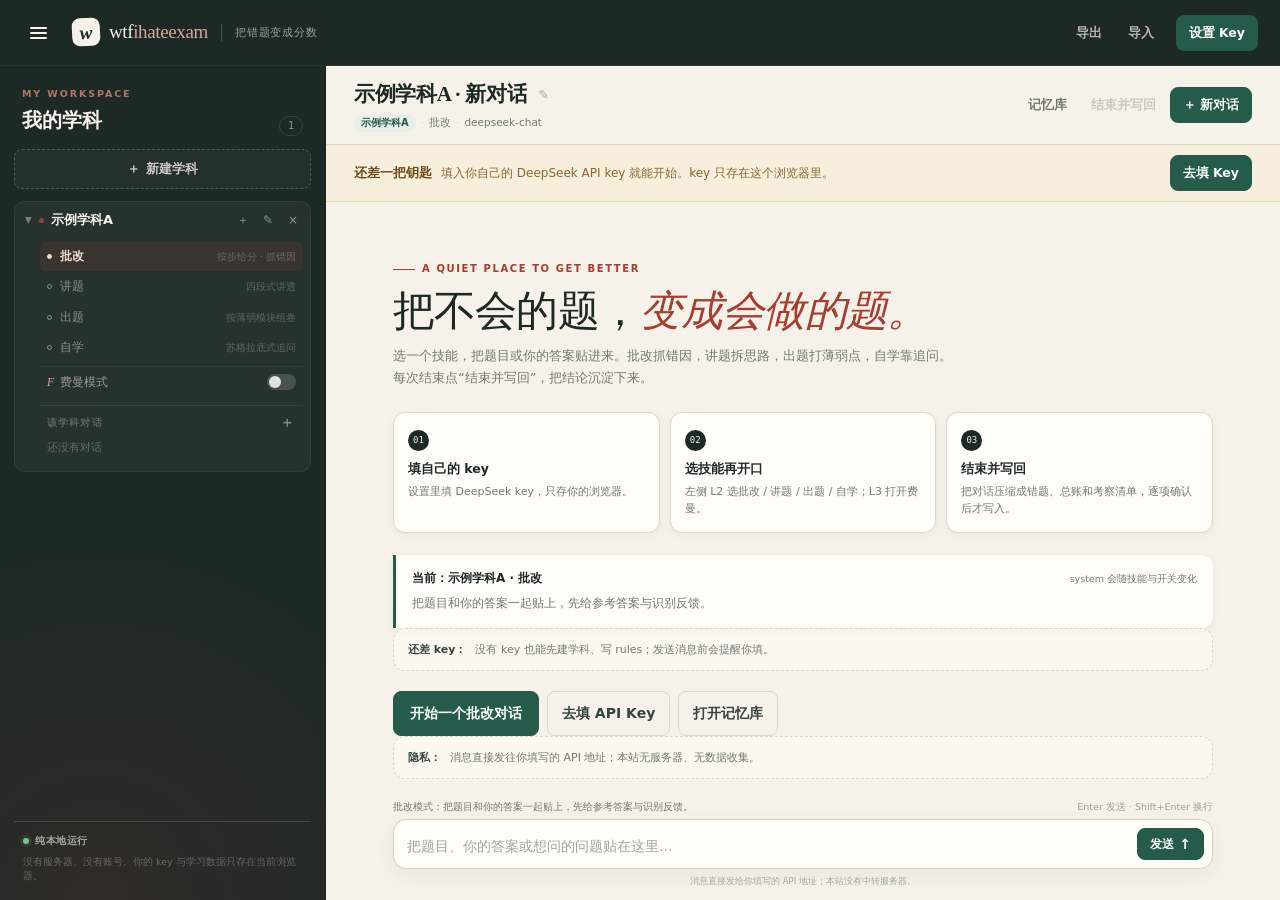
==== index.html @ c78b0d30 "feat: static BYOK study workspace MVP" ====
<!DOCTYPE html>
<html lang="zh-CN">
<head>
  <meta charset="UTF-8">
  <meta name="viewport" content="width=device-width, initial-scale=1.0">
  <meta name="theme-color" content="#1d2925">
  <meta name="description" content="wtfihateexam 学习工作台：用自己的 DeepSeek key，在一个浏览器里完成批改、讲题、出题、自学与错题复盘。">
  <meta name="robots" content="index,follow">
  <title>wtfihateexam · 学习工作台</title>
  <link rel="icon" href="data:image/svg+xml,%3Csvg xmlns='http://www.w3.org/2000/svg' viewBox='0 0 64 64'%3E%3Crect width='64' height='64' rx='14' fill='%231d2925'/%3E%3Cpath d='M14 20h36M14 32h24M14 44h30' stroke='%23f7f3ea' stroke-width='6' stroke-linecap='round'/%3E%3Ccircle cx='48' cy='46' r='9' fill='%23a63d2f'/%3E%3C/svg%3E">
  <link rel="stylesheet" href="style.css">
</head>
<body>
  <div class="app">
    <header class="topbar">
      <button class="icon-btn menu-btn" id="menuBtn" type="button" aria-label="打开学科菜单" aria-expanded="false">
        <span class="menu-lines" aria-hidden="true"></span>
      </button>

      <a class="brand" href="./" aria-label="wtfihateexam 首页">
        <span class="brand-mark" aria-hidden="true">w</span>
        <span class="brand-name">wtf<span>ihateexam</span></span>
        <span class="brand-tag">把错题变成分数</span>
      </a>

      <div class="top-actions">
        <button class="text-btn" id="exportBtn" type="button" title="导出整个工作区为 JSON">导出</button>
        <button class="text-btn" id="importBtn" type="button" title="从 JSON 备份恢复">导入</button>
        <button class="primary-btn small" id="settingsBtn" type="button">设置 Key</button>
      </div>
    </header>

    <div class="shell">
      <aside class="sidebar" id="sidebar" aria-label="学科与技能">
        <div class="sidebar-head">
          <div>
            <span class="eyebrow">MY WORKSPACE</span>
            <strong>我的学科</strong>
          </div>
          <span class="count-pill" id="subjectCount">0</span>
        </div>

        <button class="new-subject-btn" id="newSubjectBtn" type="button">
          <span aria-hidden="true">＋</span> 新建学科
        </button>

        <nav class="subject-tree" id="subjectTree" aria-label="学科三级树"></nav>

        <div class="sidebar-foot">
          <div class="local-badge"><span class="dot"></span> 纯本地运行</div>
          <p>没有服务器、没有账号。你的 key 与学习数据只存在当前浏览器。</p>
        </div>
      </aside>

      <div class="scrim" id="scrim" hidden></div>

      <main class="main">
        <!-- 聊天视图 -->
        <section class="view chat-view" id="chatView" aria-label="对话">
          <header class="chat-header">
            <div class="chat-heading">
              <div class="chat-title-line">
                <h1 id="chatTitle">开始学习</h1>
                <button class="icon-btn tiny" id="renameConvBtn" type="button" title="重命名当前对话" aria-label="重命名当前对话">✎</button>
              </div>
              <div class="chat-meta">
                <span class="subject-badge" id="subjectBadge">未选择学科</span>
                <span class="meta-dot" aria-hidden="true">·</span>
                <span id="skillBadge">批改</span>
                <span class="meta-dot" aria-hidden="true">·</span>
                <span id="modelBadge">deepseek-chat</span>
                <span class="feynman-chip" id="feynmanChip" hidden>费曼模式</span>
              </div>
            </div>
            <div class="chat-actions">
              <button class="text-btn" id="memoryBtn" type="button">记忆库</button>
              <button class="text-btn" id="closeBtn" type="button">结束并写回</button>
              <button class="primary-btn small" id="newChatBtn" type="button">＋ 新对话</button>
            </div>
          </header>

          <div class="no-key-banner" id="noKeyBanner" hidden>
            <div>
              <strong>还差一把钥匙</strong>
              <span>填入你自己的 DeepSeek API key 就能开始。key 只存在这个浏览器里。</span>
            </div>
            <button class="primary-btn small" id="bannerSettingsBtn" type="button">去填 Key</button>
          </div>

          <div class="message-scroller" id="messageScroller">
            <div class="messages" id="messages" aria-live="polite" aria-relevant="additions text"></div>
          </div>

          <footer class="composer-wrap">
            <div class="composer-hint" id="composerHint">
              <span id="composerModeHint">批改模式：贴题目或答题，AI 按步骤批改</span>
              <span class="kbd-hint">Enter 发送 · Shift+Enter 换行</span>
            </div>
            <div class="composer" id="composerBox">
              <textarea id="composer" rows="1" placeholder="把题目、你的答案或想问的问题贴在这里…" aria-label="输入消息"></textarea>
              <div class="composer-actions">
                <button class="stop-btn" id="stopBtn" type="button" hidden>停止</button>
                <button class="send-btn" id="sendBtn" type="button" title="发送" aria-label="发送">
                  <span>发送</span><span aria-hidden="true">↑</span>
                </button>
              </div>
            </div>
            <p class="composer-privacy">消息直接发给你填写的 API 地址；本站没有中转服务器。</p>
          </footer>
        </section>

        <!-- 记忆库视图 -->
        <section class="view memory-view" id="memoryView" aria-label="记忆库" hidden>
          <header class="chat-header memory-header">
            <div class="chat-heading">
              <div class="chat-title-line">
                <h1>记忆库</h1>
                <span class="subject-badge" id="memorySubjectBadge">未选择学科</span>
              </div>
              <div class="chat-meta">
                <span>错题、失分总账与考察清单，是对话之外真正留下来的东西。</span>
              </div>
            </div>
            <div class="chat-actions">
              <button class="text-btn" id="backToChatBtn" type="button">← 回到对话</button>
            </div>
          </header>

          <div class="memory-tabs" role="tablist" aria-label="记忆库分类">
            <button class="memory-tab active" data-tab="questions" role="tab" aria-selected="true" type="button">错题本 <span id="questionTabCount">0</span></button>
            <button class="memory-tab" data-tab="ledger" role="tab" aria-selected="false" type="button">失分总账 <span id="ledgerTabCount">0</span></button>
            <button class="memory-tab" data-tab="queue" role="tab" aria-selected="false" type="button">考察清单 <span id="queueTabCount">0</span></button>
          </div>

          <div class="memory-body" id="memoryBody"></div>
        </section>
      </main>
    </div>
  </div>

  <!-- 设置 -->
  <dialog class="modal" id="settingsDialog" aria-labelledby="settingsTitle">
    <form class="modal-card" id="settingsForm" method="dialog">
      <header class="modal-head">
        <div>
          <span class="eyebrow">BRING YOUR OWN KEY</span>
          <h2 id="settingsTitle">连接你的 DeepSeek</h2>
        </div>
        <button class="icon-btn" type="button" data-close-dialog="settingsDialog" aria-label="关闭">×</button>
      </header>
      <div class="modal-body">
        <div class="field">
          <label for="baseUrlInput">API base_url</label>
          <input id="baseUrlInput" type="url" value="https://api.deepseek.com/v1" autocomplete="off" spellcheck="false">
          <p class="field-hint">默认 <code>https://api.deepseek.com/v1</code>。使用中转服务时可改。</p>
        </div>
        <div class="field">
          <label for="modelInput">模型名</label>
          <input id="modelInput" type="text" value="deepseek-chat" autocomplete="off" spellcheck="false">
          <p class="field-hint">默认 <code>deepseek-chat</code>；如服务商支持其他模型，填对应名称。</p>
        </div>
        <div class="field">
          <label for="apiKeyInput">API key</label>
          <div class="secret-input">
            <input id="apiKeyInput" type="password" placeholder="sk-..." autocomplete="off" spellcheck="false">
            <button class="reveal-btn" id="revealKeyBtn" type="button" aria-label="显示或隐藏 key">显示</button>
          </div>
          <p class="field-hint key-hint"><span class="lock" aria-hidden="true">▣</span> 仅存在你的浏览器 localStorage 中，不会上传到本站、不会写进导出文件。</p>
        </div>
        <label class="check-row">
          <input id="debugInput" type="checkbox">
          <span>调试模式：每次发送时在控制台打印完整 system prompt</span>
        </label>

        <div class="connection-row">
          <button class="ghost-btn" id="testConnectionBtn" type="button">测试连接</button>
          <span class="connection-result" id="connectionResult" role="status"></span>
        </div>
      </div>
      <footer class="modal-foot">
        <button class="ghost-btn" type="button" data-close-dialog="settingsDialog">取消</button>
        <button class="primary-btn" type="submit">保存设置</button>
      </footer>
    </form>
  </dialog>

  <!-- 新建 / 编辑学科 -->
  <dialog class="modal" id="subjectDialog" aria-labelledby="subjectDialogTitle">
    <form class="modal-card" id="subjectForm" method="dialog">
      <header class="modal-head">
        <div>
          <span class="eyebrow">SUBJECT</span>
          <h2 id="subjectDialogTitle">新建学科</h2>
        </div>
        <button class="icon-btn" type="button" data-close-dialog="subjectDialog" aria-label="关闭">×</button>
      </header>
      <div class="modal-body">
        <div class="field">
          <label for="subjectNameInput">学科名</label>
          <input id="subjectNameInput" type="text" maxlength="30" placeholder="例如：示例学科A" required autocomplete="off">
        </div>
        <div class="field">
          <label for="subjectRulesInput">本学科 rules <span class="label-note">会被附加到每次 system prompt 末尾</span></label>
          <textarea id="subjectRulesInput" rows="7" placeholder="例如：计算题按步骤给分；选择题只看最终结果；错因分四类：知识空缺 / 计算粗心 / 书写规范 / 程序缺步。"></textarea>
          <p class="field-hint">留空也可以，之后随时点学科右侧的 ✎ 修改。内容只存本地。</p>
        </div>
      </div>
      <footer class="modal-foot">
        <button class="ghost-btn" type="button" data-close-dialog="subjectDialog">取消</button>
        <button class="primary-btn" type="submit">保存学科</button>
      </footer>
    </form>
  </dialog>

  <!-- 重命名对话 -->
  <dialog class="modal slim" id="renameDialog" aria-labelledby="renameDialogTitle">
    <form class="modal-card" id="renameForm" method="dialog">
      <header class="modal-head">
        <h2 id="renameDialogTitle">重命名对话</h2>
        <button class="icon-btn" type="button" data-close-dialog="renameDialog" aria-label="关闭">×</button>
      </header>
      <div class="modal-body">
        <div class="field">
          <label for="renameInput">对话名称</label>
          <input id="renameInput" type="text" maxlength="60" required autocomplete="off">
        </div>
      </div>
      <footer class="modal-foot">
        <button class="ghost-btn" type="button" data-close-dialog="renameDialog">取消</button>
        <button class="primary-btn" type="submit">保存</button>
      </footer>
    </form>
  </dialog>

  <!-- 手动添加 / 编辑错题 -->
  <dialog class="modal" id="questionDialog" aria-labelledby="questionDialogTitle">
    <form class="modal-card" id="questionForm" method="dialog">
      <header class="modal-head">
        <div>
          <span class="eyebrow">WRONG QUESTION</span>
          <h2 id="questionDialogTitle">添加错题</h2>
        </div>
        <button class="icon-btn" type="button" data-close-dialog="questionDialog" aria-label="关闭">×</button>
      </header>
      <div class="modal-body">
        <div class="form-grid">
          <div class="field">
            <label for="questionNumberInput">题号</label>
            <input id="questionNumberInput" type="text" maxlength="80" placeholder="例如：练习卷 3-2" required autocomplete="off">
          </div>
          <div class="field">
            <label for="questionStatusInput">状态</label>
            <select id="questionStatusInput">
              <option>待复习</option>
              <option>复习中</option>
              <option>已掌握</option>
            </select>
          </div>
        </div>
        <div class="field">
          <label for="questionReasonInput">错因</label>
          <textarea id="questionReasonInput" rows="3" maxlength="500" placeholder="知识空缺 / 计算粗心 / 书写规范 / 程序缺步，具体错在哪"></textarea>
        </div>
        <div class="field">
          <label for="questionStrategyInput">对策</label>
          <textarea id="questionStrategyInput" rows="3" maxlength="500" placeholder="下次遇到同类题，具体怎么做"></textarea>
        </div>
      </div>
      <footer class="modal-foot">
        <button class="ghost-btn" type="button" data-close-dialog="questionDialog">取消</button>
        <button class="primary-btn" type="submit">保存错题</button>
      </footer>
    </form>
  </dialog>

  <!-- 手动添加 / 编辑总账行 -->
  <dialog class="modal" id="ledgerDialog" aria-labelledby="ledgerDialogTitle">
    <form class="modal-card" id="ledgerForm" method="dialog">
      <header class="modal-head">
        <div>
          <span class="eyebrow">LEDGER</span>
          <h2 id="ledgerDialogTitle">添加总账模块</h2>
        </div>
        <button class="icon-btn" type="button" data-close-dialog="ledgerDialog" aria-label="关闭">×</button>
      </header>
      <div class="modal-body">
        <div class="field">
          <label for="ledgerModuleInput">模块</label>
          <input id="ledgerModuleInput" type="text" maxlength="60" placeholder="例如：模块A" required autocomplete="off">
        </div>
        <div class="form-grid">
          <div class="field">
            <label for="ledgerLostInput">失分</label>
            <input id="ledgerLostInput" type="number" min="0" step="0.5" value="0" required>
          </div>
          <div class="field">
            <label for="ledgerTotalInput">满分</label>
            <input id="ledgerTotalInput" type="number" min="0" step="0.5" value="0" required>
          </div>
        </div>
        <div class="field">
          <label for="ledgerNoteInput">备注</label>
          <input id="ledgerNoteInput" type="text" maxlength="200" placeholder="可选：主要丢分点">
        </div>
      </div>
      <footer class="modal-foot">
        <button class="ghost-btn" type="button" data-close-dialog="ledgerDialog">取消</button>
        <button class="primary-btn" type="submit">保存</button>
      </footer>
    </form>
  </dialog>

  <!-- 通用确认框 -->
  <dialog class="modal slim" id="confirmDialog" aria-labelledby="confirmTitle">
    <div class="modal-card">
      <header class="modal-head">
        <h2 id="confirmTitle">确认操作</h2>
      </header>
      <div class="modal-body">
        <p class="confirm-text" id="confirmText"></p>
      </div>
      <footer class="modal-foot">
        <button class="ghost-btn" id="confirmCancelBtn" type="button">取消</button>
        <button class="danger-btn" id="confirmOkBtn" type="button">确认</button>
      </footer>
    </div>
  </dialog>

  <!-- 关账确认 -->
  <dialog class="modal wide" id="reviewDialog" aria-labelledby="reviewTitle">
    <div class="modal-card">
      <header class="modal-head">
        <div>
          <span class="eyebrow">CLOSE THE LOOP</span>
          <h2 id="reviewTitle">把这次对话写回记忆</h2>
        </div>
        <button class="icon-btn" type="button" data-close-dialog="reviewDialog" aria-label="关闭">×</button>
      </header>
      <div class="modal-body">
        <p class="review-lead">AI 把这次对话压缩成了下面这些提案。只勾选你认可的条目，确认后才会写入错题本、失分总账与考察清单。</p>
        <div id="reviewContent" class="review-content"></div>
        <p class="review-warning" id="reviewWarning" hidden>没有可写回的条目。你仍然可以只保存这次对话。</p>
      </div>
      <footer class="modal-foot">
        <button class="ghost-btn" id="reviewCancelBtn" type="button">取消，仅保存对话</button>
        <button class="primary-btn" id="reviewConfirmBtn" type="button">确认写入</button>
      </footer>
    </div>
  </dialog>

  <!-- 收录 AI 输出中的结构化错题 -->
  <dialog class="modal slim" id="captureDialog" aria-labelledby="captureTitle">
    <div class="modal-card">
      <header class="modal-head">
        <div>
          <span class="eyebrow">CAPTURE</span>
          <h2 id="captureTitle">收录这道错题？</h2>
        </div>
        <button class="icon-btn" type="button" data-close-dialog="captureDialog" aria-label="关闭">×</button>
      </header>
      <div class="modal-body" id="captureBody"></div>
      <footer class="modal-foot">
        <button class="ghost-btn" type="button" data-close-dialog="captureDialog">不用了</button>
        <button class="primary-btn" id="captureConfirmBtn" type="button">写入错题本</button>
      </footer>
    </div>
  </dialog>

  <input type="file" id="importFile" accept="application/json,.json" hidden>

  <div class="toasts" id="toasts" aria-live="polite" aria-atomic="false"></div>

  <script src="app.js"></script>
</body>
</html>
---- style.css ----
/* ==========================================================================
   wtfihateexam · 学习工作台
   原生 CSS，无构建、无依赖。颜色、圆角、间距都集中在 :root，方便用记事本改。
   ========================================================================== */

:root {
  --paper: #f6f2e9;
  --paper-deep: #eee8dc;
  --card: #fffdf8;
  --ink: #1d2925;
  --ink-soft: #35443e;
  --muted: #6f7a73;
  --muted-light: #98a29c;
  --line: #ded6c8;
  --line-soft: #ebe5da;
  --green: #245b4a;
  --green-dark: #174235;
  --green-wash: #e8efe9;
  --red: #a63d2f;
  --red-wash: #f6e7e3;
  --amber: #9a6a1f;
  --amber-wash: #f7eedb;
  --blue: #3e5f7a;
  --white: #ffffff;
  --sidebar: #1d2925;
  --sidebar-soft: #2a3832;
  --sidebar-line: rgba(246, 242, 233, .13);
  --shadow-sm: 0 2px 8px rgba(29, 41, 37, .05);
  --shadow-md: 0 16px 44px rgba(29, 41, 37, .10);
  --shadow-lg: 0 30px 80px rgba(29, 41, 37, .20);
  --radius-sm: 8px;
  --radius-md: 12px;
  --radius-lg: 18px;
  --sans: "Microsoft YaHei UI", "Microsoft YaHei", "PingFang SC", "Noto Sans SC", "Source Han Sans SC", system-ui, sans-serif;
  --serif: Georgia, "Songti SC", "STSong", "Noto Serif SC", serif;
  --mono: "Cascadia Code", "Cascadia Mono", Consolas, "SFMono-Regular", monospace;
}

* { box-sizing: border-box; }
html, body { height: 100%; }
body {
  margin: 0;
  overflow: hidden;
  color: var(--ink);
  background: var(--paper);
  font-family: var(--sans);
  font-size: 14px;
  line-height: 1.6;
  -webkit-font-smoothing: antialiased;
}
button, input, select, textarea { font: inherit; color: inherit; }
button { cursor: pointer; }
button:disabled { cursor: not-allowed; opacity: .55; }
a { color: var(--green); }
[hidden] { display: none !important; }
::selection { background: rgba(166, 61, 47, .18); }

:focus-visible {
  outline: 3px solid rgba(36, 91, 74, .28);
  outline-offset: 2px;
}

/* ---------- 顶栏 ---------- */
.app { display: flex; flex-direction: column; height: 100dvh; }

.topbar {
  position: relative;
  z-index: 30;
  display: flex;
  align-items: center;
  gap: 18px;
  min-height: 66px;
  padding: 0 22px;
  background: var(--sidebar);
  color: var(--paper);
  border-bottom: 1px solid rgba(255, 255, 255, .06);
}
.brand {
  display: flex;
  align-items: center;
  gap: 9px;
  min-width: 0;
  color: inherit;
  text-decoration: none;
}
.brand-mark {
  display: grid;
  width: 28px;
  height: 28px;
  place-items: center;
  border-radius: 8px;
  color: var(--sidebar);
  background: var(--paper);
  font-family: var(--serif);
  font-size: 19px;
  font-weight: 700;
  font-style: italic;
  transform: rotate(-3deg);
}
.brand-name {
  font-family: var(--serif);
  font-size: 19px;
  letter-spacing: -.02em;
  white-space: nowrap;
}
.brand-name span { color: #d8a89b; }
.brand-tag {
  margin-left: 4px;
  padding-left: 13px;
  border-left: 1px solid rgba(246, 242, 233, .22);
  color: rgba(246, 242, 233, .58);
  font-size: 11px;
  letter-spacing: .08em;
  white-space: nowrap;
}
.top-actions { display: flex; align-items: center; gap: 6px; margin-left: auto; }
.top-actions .text-btn { color: rgba(246, 242, 233, .72); }
.top-actions .text-btn:hover { color: var(--paper); background: rgba(255, 255, 255, .08); }
.top-actions .primary-btn { margin-left: 6px; }

.menu-btn { display: none; }
.menu-lines,
.menu-lines::before,
.menu-lines::after {
  display: block;
  width: 17px;
  height: 2px;
  border-radius: 2px;
  background: currentColor;
}
.menu-lines { position: relative; }
.menu-lines::before, .menu-lines::after { content: ""; position: absolute; left: 0; }
.menu-lines::before { top: -5px; }
.menu-lines::after { top: 5px; }

/* ---------- 通用按钮 ---------- */
.primary-btn,
.ghost-btn,
.danger-btn,
.text-btn,
.icon-btn,
.new-subject-btn,
.send-btn,
.stop-btn,
.reveal-btn {
  border: 1px solid transparent;
  border-radius: var(--radius-sm);
  transition: background .15s ease, border-color .15s ease, color .15s ease, transform .15s ease;
}
.primary-btn {
  padding: 10px 16px;
  color: #fff;
  background: var(--green);
  border-color: var(--green);
  font-weight: 700;
}
.primary-btn:hover { background: var(--green-dark); border-color: var(--green-dark); }
.primary-btn.small { padding: 7px 12px; font-size: 12.5px; }
.ghost-btn {
  padding: 9px 14px;
  color: var(--ink-soft);
  background: transparent;
  border-color: var(--line);
  font-weight: 600;
}
.ghost-btn:hover { background: var(--paper); border-color: #cfc4b2; }
.danger-btn {
  padding: 9px 14px;
  color: #fff;
  background: var(--red);
  border-color: var(--red);
  font-weight: 700;
}
.danger-btn:hover { background: #8c2f23; }
.text-btn {
  padding: 6px 9px;
  color: var(--muted);
  background: transparent;
  border-radius: 7px;
  font-size: 12.5px;
  font-weight: 600;
}
.text-btn:hover { color: var(--ink); background: var(--paper-deep); }
.icon-btn {
  display: inline-grid;
  width: 32px;
  height: 32px;
  padding: 0;
  place-items: center;
  color: var(--muted);
  background: transparent;
  border-radius: 8px;
  font-size: 18px;
  line-height: 1;
}
.icon-btn:hover { color: var(--ink); background: rgba(29, 41, 37, .07); }
.icon-btn.tiny { width: 25px; height: 25px; font-size: 13px; opacity: .55; }
.chat-title-line:hover .icon-btn.tiny { opacity: 1; }
.topbar .icon-btn { color: var(--paper); }

/* ---------- 主体骨架 ---------- */
.shell {
  display: flex;
  flex: 1;
  min-height: 0;
}

/* ---------- 侧栏 ---------- */
.sidebar {
  display: flex;
  flex-direction: column;
  width: 326px;
  flex: 0 0 326px;
  min-height: 0;
  padding: 18px 14px 14px;
  color: var(--paper);
  background:
    radial-gradient(circle at 30% 100%, rgba(166, 61, 47, .13), transparent 22rem),
    var(--sidebar);
  border-right: 1px solid rgba(0, 0, 0, .12);
}
.sidebar-head {
  display: flex;
  align-items: flex-end;
  justify-content: space-between;
  padding: 2px 8px 13px;
}
.eyebrow {
  display: block;
  color: #b27666;
  font-size: 9.5px;
  font-weight: 800;
  letter-spacing: .2em;
}
.sidebar-head strong { display: block; margin-top: 3px; font-family: var(--serif); font-size: 20px; font-weight: 600; }
.count-pill {
  min-width: 24px;
  padding: 1px 7px;
  border: 1px solid var(--sidebar-line);
  border-radius: 99px;
  color: rgba(246, 242, 233, .55);
  font-family: var(--mono);
  font-size: 10px;
  text-align: center;
}
.new-subject-btn {
  display: flex;
  align-items: center;
  justify-content: center;
  gap: 6px;
  width: 100%;
  padding: 9px 12px;
  margin-bottom: 10px;
  color: rgba(246, 242, 233, .8);
  background: rgba(255, 255, 255, .035);
  border: 1px dashed rgba(246, 242, 233, .21);
  font-size: 12.5px;
  font-weight: 600;
}
.new-subject-btn:hover {
  color: var(--paper);
  background: rgba(255, 255, 255, .07);
  border-color: rgba(246, 242, 233, .4);
}
.subject-tree {
  flex: 1;
  min-height: 0;
  padding: 2px 0 12px;
  overflow-y: auto;
  scrollbar-width: thin;
  scrollbar-color: rgba(255, 255, 255, .16) transparent;
}
.subject-tree::-webkit-scrollbar { width: 5px; }
.subject-tree::-webkit-scrollbar-thumb { background: rgba(255, 255, 255, .16); border-radius: 9px; }

.sidebar-empty {
  margin: 14px 8px;
  padding: 16px;
  border: 1px dashed var(--sidebar-line);
  border-radius: var(--radius-md);
  color: rgba(246, 242, 233, .48);
  font-size: 12px;
  text-align: center;
}

.subject-block {
  margin-bottom: 5px;
  border: 1px solid transparent;
  border-radius: 11px;
  background: transparent;
}
.subject-block.is-current {
  background: rgba(255, 255, 255, .045);
  border-color: rgba(255, 255, 255, .055);
}
.subject-row {
  display: flex;
  align-items: center;
  min-height: 37px;
  padding: 3px 5px 3px 3px;
  border-radius: 9px;
}
.subject-row:hover { background: rgba(255, 255, 255, .05); }
.subject-caret {
  width: 21px;
  height: 27px;
  padding: 0;
  flex: 0 0 21px;
  color: rgba(246, 242, 233, .4);
  background: transparent;
  border: 0;
  font-size: 9px;
  transition: transform .15s ease;
}
.subject-block.expanded .subject-caret { transform: rotate(90deg); }
.subject-main {
  display: flex;
  align-items: center;
  gap: 7px;
  flex: 1;
  min-width: 0;
  padding: 0;
  color: rgba(246, 242, 233, .74);
  background: transparent;
  border: 0;
  text-align: left;
}
.subject-main:hover { color: var(--paper); }
.subject-block.is-current .subject-main { color: var(--paper); font-weight: 700; }
.subject-name {
  overflow: hidden;
  text-overflow: ellipsis;
  white-space: nowrap;
  font-size: 13px;
}
.subject-dot {
  width: 5px;
  height: 5px;
  flex: 0 0 5px;
  border-radius: 50%;
  background: var(--red);
  opacity: 0;
}
.subject-block.is-current .subject-dot { opacity: 1; }
.subject-actions { display: flex; gap: 1px; opacity: 0; transition: opacity .12s ease; }
.subject-row:hover .subject-actions,
.subject-block.is-current .subject-actions { opacity: 1; }
.subject-actions button {
  display: grid;
  width: 24px;
  height: 24px;
  padding: 0;
  place-items: center;
  color: rgba(246, 242, 233, .5);
  background: transparent;
  border: 0;
  border-radius: 6px;
  font-size: 12px;
}
.subject-actions button:hover { color: var(--paper); background: rgba(255, 255, 255, .1); }
.subject-actions button.danger:hover { color: #f0b4a8; }

.subject-body {
  padding: 3px 7px 9px 25px;
  animation: reveal .16s ease both;
}
.skill-list { display: grid; gap: 1px; }
.skill-item {
  display: flex;
  align-items: center;
  gap: 8px;
  width: 100%;
  padding: 5px 7px;
  color: rgba(246, 242, 233, .48);
  background: transparent;
  border: 0;
  border-radius: 6px;
  font-size: 12px;
  text-align: left;
}
.skill-item:hover { color: rgba(246, 242, 233, .82); background: rgba(255, 255, 255, .04); }
.skill-item.active { color: #f2d9ce; background: rgba(166, 61, 47, .15); font-weight: 700; }
.skill-marker {
  width: 5px;
  height: 5px;
  flex: 0 0 5px;
  border: 1px solid currentColor;
  border-radius: 50%;
}
.skill-item.active .skill-marker { background: currentColor; }
.skill-desc { margin-left: auto; color: rgba(246, 242, 233, .27); font-size: 9.5px; font-weight: 400; }

.feynman-row {
  display: flex;
  align-items: center;
  gap: 8px;
  margin-top: 4px;
  padding: 6px 7px;
  border-top: 1px solid rgba(255, 255, 255, .06);
  color: rgba(246, 242, 233, .55);
  font-size: 11.5px;
}
.feynman-label { display: flex; flex: 1; align-items: center; gap: 6px; }
.feynman-icon { color: #d8a89b; font-family: var(--serif); font-style: italic; }
.switch {
  position: relative;
  width: 29px;
  height: 16px;
  flex: 0 0 29px;
  padding: 0;
  background: rgba(255, 255, 255, .16);
  border: 0;
  border-radius: 99px;
  transition: background .16s ease;
}
.switch::after {
  content: "";
  position: absolute;
  top: 2px;
  left: 2px;
  width: 12px;
  height: 12px;
  border-radius: 50%;
  background: rgba(255, 255, 255, .84);
  transition: transform .16s ease;
}
.switch.on { background: var(--red); }
.switch.on::after { transform: translateX(13px); background: #fff; }

.conv-section { margin-top: 8px; padding-top: 7px; border-top: 1px solid rgba(255, 255, 255, .07); }
.conv-label {
  display: flex;
  align-items: center;
  justify-content: space-between;
  padding: 0 7px 4px;
  color: rgba(246, 242, 233, .28);
  font-size: 9.5px;
  font-weight: 700;
  letter-spacing: .12em;
}
.conv-add {
  width: 18px;
  height: 18px;
  padding: 0;
  color: rgba(246, 242, 233, .45);
  background: transparent;
  border: 0;
  border-radius: 4px;
  font-size: 14px;
  line-height: 1;
}
.conv-add:hover { color: var(--paper); background: rgba(255, 255, 255, .08); }
.conv-list { display: grid; gap: 1px; }
.conv-empty { padding: 4px 7px 6px; color: rgba(246, 242, 233, .3); font-size: 10.5px; }
.conv-item {
  display: flex;
  align-items: center;
  gap: 5px;
  min-height: 27px;
  padding: 2px 4px 2px 7px;
  border-radius: 5px;
  color: rgba(246, 242, 233, .45);
}
.conv-item:hover { color: rgba(246, 242, 233, .8); background: rgba(255, 255, 255, .04); }
.conv-item.active { color: var(--paper); background: rgba(255, 255, 255, .075); }
.conv-select {
  flex: 1;
  min-width: 0;
  padding: 2px 0;
  overflow: hidden;
  color: inherit;
  background: transparent;
  border: 0;
  font-size: 11px;
  text-align: left;
  text-overflow: ellipsis;
  white-space: nowrap;
}
.conv-actions { display: flex; gap: 0; opacity: 0; }
.conv-item:hover .conv-actions,
.conv-item.active .conv-actions { opacity: 1; }
.conv-actions button {
  display: grid;
  width: 19px;
  height: 19px;
  padding: 0;
  place-items: center;
  color: rgba(246, 242, 233, .4);
  background: transparent;
  border: 0;
  border-radius: 4px;
  font-size: 10px;
}
.conv-actions button:hover { color: var(--paper); background: rgba(255, 255, 255, .09); }

.sidebar-foot {
  padding: 11px 9px 2px;
  border-top: 1px solid var(--sidebar-line);
}
.local-badge { display: flex; align-items: center; gap: 6px; color: rgba(246, 242, 233, .62); font-size: 10px; font-weight: 700; letter-spacing: .06em; }
.dot { width: 6px; height: 6px; border-radius: 50%; background: #7fbf91; box-shadow: 0 0 0 3px rgba(127, 191, 145, .1); }
.sidebar-foot p { margin: 6px 0 0; color: rgba(246, 242, 233, .3); font-size: 9.5px; line-height: 1.55; }

.scrim { display: none; }

/* ---------- 主区域 ---------- */
.main { display: flex; flex: 1; min-width: 0; min-height: 0; background: var(--paper); }
.view { display: flex; width: 100%; min-height: 0; flex-direction: column; }
.chat-view { position: relative; }

.chat-header {
  display: flex;
  align-items: center;
  justify-content: space-between;
  gap: 18px;
  min-height: 73px;
  padding: 12px 28px;
  background: rgba(246, 242, 233, .86);
  border-bottom: 1px solid var(--line);
  backdrop-filter: blur(12px);
}
.chat-heading { min-width: 0; }
.chat-title-line { display: flex; align-items: center; gap: 4px; min-width: 0; }
.chat-title-line h1 {
  max-width: min(52vw, 560px);
  margin: 0;
  overflow: hidden;
  font-family: var(--serif);
  font-size: 21px;
  font-weight: 600;
  letter-spacing: -.015em;
  text-overflow: ellipsis;
  white-space: nowrap;
}
.chat-meta { display: flex; align-items: center; flex-wrap: wrap; gap: 5px; margin-top: 2px; color: var(--muted); font-size: 10.5px; }
.subject-badge {
  display: inline-block;
  max-width: 230px;
  padding: 1px 7px;
  overflow: hidden;
  color: var(--green);
  background: var(--green-wash);
  border-radius: 99px;
  font-size: 10px;
  font-weight: 700;
  text-overflow: ellipsis;
  white-space: nowrap;
}
.meta-dot { color: var(--line); }
.feynman-chip {
  margin-left: 3px;
  padding: 1px 7px;
  color: var(--red);
  background: var(--red-wash);
  border-radius: 99px;
  font-size: 9.5px;
  font-weight: 700;
}
.chat-actions { display: flex; align-items: center; gap: 4px; flex: 0 0 auto; }
.chat-actions .text-btn { border: 1px solid transparent; }
.chat-actions .text-btn:hover { border-color: var(--line); }
.chat-actions .text-btn:disabled { opacity: .35; }

.no-key-banner {
  display: flex;
  align-items: center;
  justify-content: space-between;
  gap: 18px;
  padding: 10px 28px;
  color: #6d4a15;
  background: var(--amber-wash);
  border-bottom: 1px solid #e7d5b1;
  font-size: 12px;
}
.no-key-banner div { display: flex; align-items: baseline; flex-wrap: wrap; gap: 9px; }
.no-key-banner strong { font-size: 12.5px; }
.no-key-banner span { color: #876731; }

.message-scroller {
  flex: 1;
  min-height: 0;
  overflow-y: auto;
  scroll-behavior: smooth;
  scrollbar-width: thin;
  scrollbar-color: #cfc5b5 transparent;
}
.message-scroller::-webkit-scrollbar { width: 8px; }
.message-scroller::-webkit-scrollbar-thumb { background: #d5cbbb; border: 2px solid var(--paper); border-radius: 9px; }
.messages {
  width: min(820px, calc(100% - 48px));
  margin: 0 auto;
  padding: 30px 0 22px;
}

/* ---------- 欢迎页 ---------- */
.welcome {
  padding: 22px 0 10px;
  animation: rise .4s ease both;
}
.welcome-kicker {
  display: inline-flex;
  align-items: center;
  gap: 7px;
  color: var(--red);
  font-size: 10px;
  font-weight: 800;
  letter-spacing: .16em;
}
.welcome-kicker::before { content: ""; width: 22px; height: 1px; background: currentColor; }
.welcome h2 {
  margin: 10px 0 8px;
  font-family: var(--serif);
  font-size: clamp(28px, 4.2vw, 42px);
  font-weight: 500;
  line-height: 1.18;
  letter-spacing: -.02em;
}
.welcome h2 em { color: var(--red); font-style: italic; }
.welcome > p { max-width: 560px; margin: 0 0 22px; color: var(--muted); font-size: 13px; line-height: 1.75; }
.welcome-steps {
  display: grid;
  grid-template-columns: repeat(3, minmax(0, 1fr));
  gap: 10px;
  margin: 22px 0;
}
.welcome-step {
  min-height: 118px;
  padding: 14px;
  background: var(--card);
  border: 1px solid var(--line);
  border-radius: var(--radius-md);
  box-shadow: var(--shadow-sm);
}
.step-index {
  display: inline-grid;
  width: 21px;
  height: 21px;
  place-items: center;
  margin-bottom: 8px;
  color: var(--paper);
  background: var(--ink);
  border-radius: 50%;
  font-family: var(--mono);
  font-size: 9px;
}
.welcome-step strong { display: block; font-size: 12.5px; }
.welcome-step p { margin: 4px 0 0; color: var(--muted); font-size: 11px; line-height: 1.6; }
.welcome-note {
  display: flex;
  align-items: flex-start;
  gap: 9px;
  padding: 12px 14px;
  color: var(--muted);
  background: rgba(255, 253, 248, .52);
  border: 1px dashed var(--line);
  border-radius: var(--radius-md);
  font-size: 11px;
}
.welcome-note strong { color: var(--ink-soft); }
.skill-preview {
  margin-top: 18px;
  padding: 14px 16px;
  background: var(--card);
  border-left: 3px solid var(--green);
  border-radius: 0 var(--radius-md) var(--radius-md) 0;
  box-shadow: var(--shadow-sm);
}
.skill-preview-head { display: flex; align-items: center; justify-content: space-between; gap: 10px; }
.skill-preview-head strong { font-size: 12px; }
.skill-preview-head span { color: var(--muted); font-size: 9.5px; }
.skill-preview p { margin: 6px 0 0; color: var(--muted); font-size: 11.5px; line-height: 1.7; white-space: pre-wrap; }
.welcome-cta { display: flex; flex-wrap: wrap; gap: 8px; margin-top: 20px; }

/* ---------- 消息 ---------- */
.msg {
  display: flex;
  gap: 11px;
  margin-bottom: 24px;
  animation: rise .25s ease both;
}
.msg-avatar {
  display: grid;
  width: 27px;
  height: 27px;
  flex: 0 0 27px;
  place-items: center;
  margin-top: 2px;
  border-radius: 8px;
  font-family: var(--serif);
  font-size: 13px;
  font-weight: 700;
}
.msg.assistant .msg-avatar { color: var(--paper); background: var(--green); }
.msg.user .msg-avatar { color: var(--green); background: var(--green-wash); border: 1px solid #d5e1d8; }
.msg-main { min-width: 0; flex: 1; }
.msg-head { display: flex; align-items: center; gap: 8px; margin-bottom: 4px; }
.msg-role { font-size: 11px; font-weight: 800; letter-spacing: .04em; }
.msg.user .msg-role { color: var(--green); }
.msg.assistant .msg-role { color: var(--ink-soft); }
.msg-time { color: var(--muted-light); font-size: 9px; }
.msg-copy {
  margin-left: auto;
  padding: 1px 6px;
  opacity: 0;
  color: var(--muted-light);
  background: transparent;
  border: 0;
  border-radius: 4px;
  font-size: 9.5px;
}
.msg:hover .msg-copy { opacity: 1; }
.msg-copy:hover { color: var(--ink); background: var(--paper-deep); }
.msg-content {
  color: var(--ink-soft);
  font-size: 13.5px;
  line-height: 1.8;
  word-break: break-word;
}
.msg.user .msg-content {
  padding: 10px 13px;
  color: var(--ink);
  background: var(--card);
  border: 1px solid var(--line);
  border-radius: 3px 12px 12px 12px;
  white-space: pre-wrap;
  box-shadow: var(--shadow-sm);
}
.msg.assistant .msg-content { padding-top: 1px; }
.msg-content > *:first-child { margin-top: 0; }
.msg-content > *:last-child { margin-bottom: 0; }
.msg-content p { margin: 0 0 10px; }
.msg-content h1, .msg-content h2, .msg-content h3, .msg-content h4 {
  margin: 20px 0 7px;
  color: var(--ink);
  font-family: var(--serif);
  font-weight: 600;
  line-height: 1.35;
}
.msg-content h1 { font-size: 20px; }
.msg-content h2 { font-size: 17px; }
.msg-content h3 { font-size: 15px; }
.msg-content h4 { font-size: 13.5px; }
.msg-content ul, .msg-content ol { margin: 4px 0 10px; padding-left: 22px; }
.msg-content li { margin: 2px 0; }
.msg-content li > p { margin: 0 0 4px; }
.msg-content blockquote {
  margin: 10px 0;
  padding: 6px 13px;
  color: var(--muted);
  border-left: 3px solid var(--line);
  background: rgba(255, 253, 248, .6);
}
.msg-content code {
  padding: 1px 4px;
  color: #8a3a2e;
  background: #f1e8df;
  border-radius: 4px;
  font-family: var(--mono);
  font-size: .9em;
}
.msg-content pre {
  margin: 10px 0;
  padding: 12px 14px;
  overflow-x: auto;
  color: #e7efe8;
  background: #22302b;
  border-radius: 9px;
  font-family: var(--mono);
  font-size: 11.5px;
  line-height: 1.7;
}
.msg-content pre code { padding: 0; color: inherit; background: transparent; font-size: inherit; }
.msg-content hr { margin: 18px 0; border: 0; border-top: 1px solid var(--line); }
.msg-content a { text-decoration-thickness: 1px; text-underline-offset: 2px; }
.msg-content strong { color: var(--ink); font-weight: 700; }
.msg-content table { width: 100%; margin: 10px 0; border-collapse: collapse; font-size: 12px; }
.msg-content th, .msg-content td { padding: 5px 8px; border: 1px solid var(--line); text-align: left; }
.msg-content th { background: var(--paper-deep); }
.msg-content .md-table-wrap { overflow-x: auto; }

.stream-cursor {
  display: inline-block;
  width: 6px;
  height: 14px;
  margin-left: 2px;
  vertical-align: -2px;
  background: var(--red);
  border-radius: 1px;
  animation: blink 1s steps(2, start) infinite;
}
.typing { display: inline-flex; gap: 4px; align-items: center; height: 20px; }
.typing i { width: 5px; height: 5px; border-radius: 50%; background: var(--muted-light); animation: bounce 1.1s infinite; }
.typing i:nth-child(2) { animation-delay: .16s; }
.typing i:nth-child(3) { animation-delay: .32s; }

.msg-error {
  margin: 0 0 18px;
  padding: 11px 14px;
  color: #7c2e23;
  background: var(--red-wash);
  border: 1px solid #e8c7bf;
  border-radius: var(--radius-md);
  font-size: 11.5px;
}
.msg-error strong { display: block; margin-bottom: 2px; }
.msg-stopped { margin-top: 4px; color: var(--muted-light); font-size: 9.5px; }

.wrongq-cards { margin-top: 10px; display: grid; gap: 6px; }
.wrongq-card {
  display: flex;
  align-items: center;
  gap: 10px;
  padding: 8px 10px;
  background: var(--amber-wash);
  border: 1px solid #ead9b8;
  border-radius: 8px;
  font-size: 10.5px;
}
.wrongq-card-icon { color: var(--amber); font-weight: 800; }
.wrongq-card-text { flex: 1; min-width: 0; color: #7c5a22; }
.wrongq-card-text b { color: #5d4218; }
.wrongq-card button {
  padding: 3px 8px;
  color: #fff;
  background: var(--amber);
  border: 0;
  border-radius: 5px;
  font-size: 9.5px;
  font-weight: 700;
  white-space: nowrap;
}
.wrongq-card button:hover { background: #7f5516; }

/* ---------- 输入区 ---------- */
.composer-wrap {
  flex: 0 0 auto;
  padding: 8px max(24px, calc((100% - 820px) / 2)) 11px;
  background: linear-gradient(to top, var(--paper) 72%, rgba(246, 242, 233, .72));
}
.composer-hint { display: flex; align-items: center; justify-content: space-between; gap: 12px; margin-bottom: 5px; color: var(--muted); font-size: 9.5px; }
.kbd-hint { color: var(--muted-light); }
.composer {
  display: flex;
  align-items: flex-end;
  gap: 8px;
  padding: 8px 8px 8px 13px;
  background: var(--card);
  border: 1px solid #d8cfc0;
  border-radius: 13px;
  box-shadow: 0 6px 20px rgba(29, 41, 37, .055);
  transition: border-color .15s ease, box-shadow .15s ease;
}
.composer:focus-within { border-color: #aebfaf; box-shadow: 0 0 0 4px rgba(36, 91, 74, .07), 0 8px 24px rgba(29, 41, 37, .06); }
.composer textarea {
  flex: 1;
  min-height: 25px;
  max-height: 180px;
  padding: 3px 0;
  resize: none;
  color: var(--ink);
  background: transparent;
  border: 0;
  outline: none;
  font-size: 13.5px;
  line-height: 1.65;
}
.composer textarea::placeholder { color: #9ea69f; }
.composer-actions { display: flex; align-items: center; gap: 5px; }
.send-btn {
  display: flex;
  align-items: center;
  gap: 5px;
  height: 32px;
  padding: 0 12px;
  color: #fff;
  background: var(--green);
  border-color: var(--green);
  border-radius: 8px;
  font-size: 11.5px;
  font-weight: 700;
}
.send-btn:hover { background: var(--green-dark); }
.send-btn span:last-child { font-size: 14px; }
.stop-btn {
  height: 32px;
  padding: 0 11px;
  color: var(--red);
  background: var(--red-wash);
  border-color: #e8c7bf;
  border-radius: 8px;
  font-size: 11px;
  font-weight: 700;
}
.composer-privacy { margin: 6px 2px 0; color: #a0a8a2; font-size: 8.5px; text-align: center; }

/* ---------- 记忆库 ---------- */
.memory-view { background: var(--paper); }
.memory-header { border-bottom: 0; background: transparent; backdrop-filter: none; }
.memory-tabs {
  display: flex;
  gap: 4px;
  padding: 0 28px;
  border-bottom: 1px solid var(--line);
}
.memory-tab {
  position: relative;
  padding: 9px 12px 11px;
  color: var(--muted);
  background: transparent;
  border: 0;
  font-size: 12px;
  font-weight: 700;
}
.memory-tab span {
  display: inline-block;
  min-width: 17px;
  padding: 0 4px;
  margin-left: 3px;
  color: var(--muted-light);
  background: var(--paper-deep);
  border-radius: 99px;
  font-family: var(--mono);
  font-size: 9px;
  font-weight: 400;
}
.memory-tab::after {
  content: "";
  position: absolute;
  right: 12px;
  bottom: -1px;
  left: 12px;
  height: 2px;
  background: transparent;
}
.memory-tab.active { color: var(--ink); }
.memory-tab.active::after { background: var(--red); }
.memory-tab.active span { color: var(--red); background: var(--red-wash); }
.memory-body {
  flex: 1;
  min-height: 0;
  padding: 24px 28px 60px;
  overflow-y: auto;
  scrollbar-width: thin;
  scrollbar-color: #cfc5b5 transparent;
}
.memory-inner { width: min(900px, 100%); margin: 0 auto; }
.memory-toolbar { display: flex; align-items: flex-end; justify-content: space-between; gap: 14px; margin-bottom: 16px; }
.memory-toolbar h2 { margin: 0; font-family: var(--serif); font-size: 21px; font-weight: 600; }
.memory-toolbar p { margin: 3px 0 0; color: var(--muted); font-size: 10.5px; }

.stats-grid { display: grid; grid-template-columns: repeat(4, minmax(0, 1fr)); gap: 9px; margin-bottom: 18px; }
.stat-card {
  padding: 13px 14px;
  background: var(--card);
  border: 1px solid var(--line);
  border-radius: var(--radius-md);
  box-shadow: var(--shadow-sm);
}
.stat-card span { display: block; color: var(--muted); font-size: 9.5px; font-weight: 700; letter-spacing: .04em; }
.stat-card b { display: block; margin-top: 2px; font-family: var(--serif); font-size: 25px; font-weight: 500; line-height: 1.2; }
.stat-card b small { color: var(--muted); font-family: var(--sans); font-size: 10px; }
.stat-card.accent b { color: var(--red); }

.data-card {
  overflow: hidden;
  background: var(--card);
  border: 1px solid var(--line);
  border-radius: var(--radius-md);
  box-shadow: var(--shadow-sm);
}
.data-table { width: 100%; border-collapse: collapse; }
.data-table th {
  padding: 9px 12px;
  color: var(--muted);
  background: #faf7f0;
  border-bottom: 1px solid var(--line);
  font-size: 9.5px;
  font-weight: 800;
  letter-spacing: .05em;
  text-align: left;
  white-space: nowrap;
}
.data-table td { padding: 10px 12px; border-bottom: 1px solid var(--line-soft); font-size: 11.5px; vertical-align: top; }
.data-table tr:last-child td { border-bottom: 0; }
.data-table tbody tr:hover { background: #fdfaf4; }
.data-table .num { font-family: var(--mono); font-size: 11px; white-space: nowrap; }
.data-table .actions { width: 1%; white-space: nowrap; text-align: right; }
.data-table .actions button {
  padding: 2px 5px;
  color: var(--muted);
  background: transparent;
  border: 0;
  border-radius: 4px;
  font-size: 10px;
}
.data-table .actions button:hover { color: var(--ink); background: var(--paper-deep); }
.data-table .actions button.danger:hover { color: var(--red); }

.status-pill {
  display: inline-block;
  padding: 1px 7px;
  border-radius: 99px;
  font-size: 9px;
  font-weight: 700;
  white-space: nowrap;
}
.status-pill.todo { color: #8b5c12; background: var(--amber-wash); }
.status-pill.doing { color: var(--blue); background: #e7eef4; }
.status-pill.done { color: var(--green); background: var(--green-wash); }
.status-pill.pending { color: var(--muted); background: var(--paper-deep); }

.progress-cell { min-width: 130px; }
.progress-track { height: 5px; margin-top: 4px; overflow: hidden; background: var(--paper-deep); border-radius: 99px; }
.progress-fill { height: 100%; background: var(--red); border-radius: 99px; }
.progress-fill.low { background: var(--green); }
.ledger-math { color: var(--muted); font-size: 9.5px; }

.queue-list { display: grid; }
.queue-item { display: flex; align-items: center; gap: 10px; padding: 10px 14px; border-bottom: 1px solid var(--line-soft); }
.queue-item:last-child { border-bottom: 0; }
.queue-item > span:first-child { flex: 1; font-size: 12px; }
.queue-item time { color: var(--muted-light); font-size: 9px; }

.empty-panel {
  padding: 42px 20px;
  color: var(--muted);
  background: rgba(255, 253, 248, .5);
  border: 1px dashed var(--line);
  border-radius: var(--radius-md);
  text-align: center;
}
.empty-panel .empty-mark { display: block; margin-bottom: 6px; color: #c8beb0; font-family: var(--serif); font-size: 30px; font-style: italic; }
.empty-panel strong { display: block; color: var(--ink-soft); font-size: 13px; }
.empty-panel p { margin: 4px auto 13px; max-width: 360px; font-size: 10.5px; }

.memory-note {
  margin-top: 12px;
  padding: 9px 12px;
  color: var(--muted);
  background: rgba(255, 253, 248, .55);
  border: 1px dashed var(--line);
  border-radius: var(--radius-sm);
  font-size: 9.5px;
}
.memory-note strong { color: var(--ink-soft); }

/* ---------- 对话框 ---------- */
.modal {
  width: min(560px, calc(100vw - 30px));
  max-width: none;
  max-height: calc(100dvh - 30px);
  padding: 0;
  color: var(--ink);
  background: transparent;
  border: 0;
  overflow: visible;
}
.modal.wide { width: min(800px, calc(100vw - 30px)); }
.modal.slim { width: min(440px, calc(100vw - 30px)); }
.modal::backdrop { background: rgba(18, 27, 23, .55); backdrop-filter: blur(3px); }
.modal[open] .modal-card { animation: modal-in .18s ease both; }
.modal-card {
  display: flex;
  flex-direction: column;
  max-height: calc(100dvh - 30px);
  overflow: hidden;
  background: var(--card);
  border: 1px solid rgba(255, 255, 255, .35);
  border-radius: var(--radius-lg);
  box-shadow: var(--shadow-lg);
}
.modal-head {
  display: flex;
  align-items: flex-start;
  justify-content: space-between;
  gap: 16px;
  padding: 20px 22px 14px;
  border-bottom: 1px solid var(--line-soft);
}
.modal-head h2 { margin: 2px 0 0; font-family: var(--serif); font-size: 22px; font-weight: 600; letter-spacing: -.01em; }
.modal-head .icon-btn { margin-top: -3px; margin-right: -5px; }
.modal-body { padding: 18px 22px; overflow-y: auto; }
.modal-foot {
  display: flex;
  align-items: center;
  justify-content: flex-end;
  gap: 7px;
  padding: 13px 22px;
  background: #faf7f0;
  border-top: 1px solid var(--line-soft);
}
.field { margin-bottom: 14px; }
.field:last-child { margin-bottom: 0; }
.field label { display: flex; align-items: baseline; gap: 7px; margin-bottom: 5px; color: var(--ink-soft); font-size: 11px; font-weight: 800; }
.label-note { color: var(--muted-light); font-size: 9px; font-weight: 400; }
.field input,
.field textarea,
.field select {
  width: 100%;
  padding: 8px 10px;
  color: var(--ink);
  background: #fff;
  border: 1px solid #d8cfc0;
  border-radius: 7px;
  outline: none;
  font-size: 12.5px;
  line-height: 1.6;
  transition: border-color .15s ease, box-shadow .15s ease;
}
.field textarea { resize: vertical; min-height: 58px; }
.field input:focus,
.field textarea:focus,
.field select:focus { border-color: #9db3a2; box-shadow: 0 0 0 3px rgba(36, 91, 74, .08); }
.field-hint { margin: 4px 0 0; color: var(--muted); font-size: 9.5px; line-height: 1.6; }
.field-hint code { padding: 0 3px; color: var(--green); background: var(--green-wash); border-radius: 3px; font-family: var(--mono); font-size: 9px; }
.key-hint { color: var(--green); }
.lock { font-size: 8px; }
.secret-input { position: relative; }
.secret-input input { padding-right: 52px; }
.reveal-btn {
  position: absolute;
  top: 50%;
  right: 5px;
  padding: 3px 7px;
  color: var(--muted);
  background: transparent;
  border: 0;
  border-radius: 4px;
  font-size: 9.5px;
  transform: translateY(-50%);
}
.reveal-btn:hover { color: var(--ink); background: var(--paper); }
.check-row { display: flex; align-items: flex-start; gap: 8px; padding: 10px 11px; color: var(--muted); background: #faf7f0; border: 1px solid var(--line-soft); border-radius: 7px; font-size: 10.5px; line-height: 1.55; }
.check-row input { margin: 2px 0 0; accent-color: var(--green); }
.connection-row { display: flex; align-items: center; gap: 10px; margin-top: 13px; }
.connection-result { color: var(--muted); font-size: 10px; }
.connection-result.ok { color: var(--green); }
.connection-result.bad { color: var(--red); }
.form-grid { display: grid; grid-template-columns: 1fr 1fr; gap: 11px; }
.confirm-text { margin: 0; color: var(--ink-soft); font-size: 12.5px; line-height: 1.75; white-space: pre-wrap; }

/* 关账确认 */
.review-lead { margin: 0 0 14px; color: var(--muted); font-size: 11px; }
.review-warning { padding: 9px 12px; color: #7c5a22; background: var(--amber-wash); border-radius: 7px; font-size: 11px; }
.review-group { margin-bottom: 15px; border: 1px solid var(--line); border-radius: 9px; overflow: hidden; }
.review-group-head {
  display: flex;
  align-items: center;
  justify-content: space-between;
  gap: 10px;
  padding: 8px 11px;
  background: #faf7f0;
  border-bottom: 1px solid var(--line-soft);
}
.review-group-head strong { font-size: 11px; }
.review-group-head span { color: var(--muted); font-size: 9px; }
.review-items { display: grid; }
.review-item {
  display: flex;
  align-items: flex-start;
  gap: 9px;
  padding: 8px 11px;
  border-bottom: 1px solid var(--line-soft);
  cursor: pointer;
}
.review-item:last-child { border-bottom: 0; }
.review-item:hover { background: #fdfaf4; }
.review-item input { margin: 3px 0 0; accent-color: var(--green); }
.review-item-text { min-width: 0; font-size: 10.5px; line-height: 1.6; }
.review-item-text b { display: block; color: var(--ink); font-size: 11px; }
.review-item-text span { color: var(--muted); }
.review-item-empty { padding: 11px; color: var(--muted-light); font-size: 10px; }

/* 收录错题 */
.capture-preview { padding: 11px 13px; background: #faf7f0; border: 1px solid var(--line-soft); border-radius: 8px; font-size: 11px; line-height: 1.7; }
.capture-preview b { color: var(--ink); }
.capture-list { display: grid; gap: 7px; }

/* ---------- Toast ---------- */
.toasts {
  position: fixed;
  z-index: 100;
  right: 20px;
  bottom: 20px;
  display: flex;
  flex-direction: column;
  align-items: flex-end;
  gap: 7px;
  pointer-events: none;
}
.toast {
  display: flex;
  align-items: center;
  gap: 8px;
  max-width: min(380px, calc(100vw - 40px));
  padding: 9px 13px;
  color: var(--paper);
  background: var(--ink);
  border-radius: 8px;
  box-shadow: var(--shadow-md);
  font-size: 11.5px;
  animation: toast-in .2s ease both;
  pointer-events: auto;
}
.toast.bad { background: #7d2f24; }
.toast.good { background: var(--green); }
.toast .toast-dot { width: 5px; height: 5px; flex: 0 0 5px; border-radius: 50%; background: #a8d0b8; }
.toast.bad .toast-dot { background: #f0b4a8; }

/* ---------- 动画 ---------- */
@keyframes reveal { from { opacity: 0; transform: translateY(-3px); } to { opacity: 1; transform: none; } }
@keyframes rise { from { opacity: 0; transform: translateY(7px); } to { opacity: 1; transform: none; } }
@keyframes modal-in { from { opacity: 0; transform: translateY(9px) scale(.985); } to { opacity: 1; transform: none; } }
@keyframes toast-in { from { opacity: 0; transform: translateY(5px); } to { opacity: 1; transform: none; } }
@keyframes blink { to { visibility: hidden; } }
@keyframes bounce { 0%, 60%, 100% { transform: translateY(0); opacity: .5; } 30% { transform: translateY(-4px); opacity: 1; } }

@media (prefers-reduced-motion: reduce) {
  *, *::before, *::after { animation-duration: .01ms !important; animation-iteration-count: 1 !important; scroll-behavior: auto !important; transition-duration: .01ms !important; }
}

/* ---------- 响应式 ---------- */
@media (max-width: 1040px) {
  .sidebar { width: 295px; flex-basis: 295px; }
  .chat-header { padding-right: 20px; padding-left: 20px; }
  .composer-wrap { padding-right: 20px; padding-left: 20px; }
  .memory-body { padding-right: 20px; padding-left: 20px; }
  .memory-tabs { padding-right: 20px; padding-left: 20px; }
  .brand-tag { display: none; }
  .welcome-steps { grid-template-columns: 1fr; }
  .welcome-step { min-height: 0; }
}

@media (max-width: 820px) {
  .topbar { min-height: 58px; padding: 0 12px; gap: 8px; }
  .menu-btn { display: inline-grid; flex: 0 0 32px; color: var(--paper); }
  .brand-mark { width: 24px; height: 24px; font-size: 17px; }
  .brand-name { font-size: 16px; }
  .top-actions .text-btn { padding: 5px 6px; font-size: 11px; }
  .top-actions .primary-btn { padding: 6px 9px; font-size: 11px; }
  .sidebar {
    position: fixed;
    z-index: 60;
    top: 58px;
    bottom: 0;
    left: 0;
    width: min(326px, 88vw);
    flex-basis: auto;
    transform: translateX(-102%);
    transition: transform .2s ease;
    box-shadow: var(--shadow-lg);
  }
  .sidebar.open { transform: none; }
  .scrim { position: fixed; z-index: 50; inset: 58px 0 0; display: block; background: rgba(18, 27, 23, .4); }
  .scrim[hidden] { display: none; }
  .chat-header { min-height: 65px; padding: 10px 14px; gap: 8px; }
  .chat-title-line h1 { max-width: 48vw; font-size: 18px; }
  .chat-actions .text-btn { display: none; }
  .chat-actions .text-btn#memoryBtn,
  .chat-actions .text-btn#closeBtn { display: inline-block; padding: 4px 6px; font-size: 10px; }
  .chat-actions .primary-btn { padding: 6px 9px; font-size: 10.5px; }
  .chat-meta { max-width: 55vw; overflow: hidden; white-space: nowrap; }
  .messages { width: calc(100% - 28px); padding-top: 20px; }
  .composer-wrap { padding: 6px 14px 9px; }
  .composer-privacy { display: none; }
  .kbd-hint { display: none; }
  .no-key-banner { padding: 9px 14px; font-size: 10.5px; }
  .memory-body { padding: 18px 14px 50px; }
  .memory-tabs { padding: 0 14px; overflow-x: auto; }
  .memory-tab { flex: 0 0 auto; padding-right: 8px; padding-left: 8px; }
  .memory-header { min-height: 58px; }
  .memory-header .chat-meta { display: none; }
  .stats-grid { grid-template-columns: 1fr 1fr; }
  .data-card { overflow-x: auto; }
  .data-table { min-width: 620px; }
  .memory-toolbar h2 { font-size: 18px; }
  .chat-title-line .icon-btn { display: none; }
  .welcome h2 { font-size: 29px; }
  .welcome > p { font-size: 12px; }
  .modal-head { padding: 16px 16px 12px; }
  .modal-body { padding: 15px 16px; }
  .modal-foot { padding: 11px 16px; }
  .form-grid { grid-template-columns: 1fr; gap: 0; }
  .msg { gap: 8px; }
  .msg-avatar { width: 24px; height: 24px; flex-basis: 24px; font-size: 11px; }
  .msg-content { font-size: 12.5px; }
  .toasts { right: 12px; bottom: 12px; left: 12px; align-items: stretch; }
  .toast { max-width: none; }
}

@media (max-width: 480px) {
  .top-actions .text-btn { display: none; }
  .top-actions .primary-btn { display: inline-block; }
  .chat-actions .text-btn#closeBtn { display: none; }
  .chat-actions .primary-btn { font-size: 10px; }
  .brand-name { font-size: 15px; }
  .memory-toolbar { align-items: flex-start; flex-direction: column; }
  .stats-grid { gap: 6px; }
  .stat-card { padding: 10px 11px; }
  .stat-card b { font-size: 21px; }
}
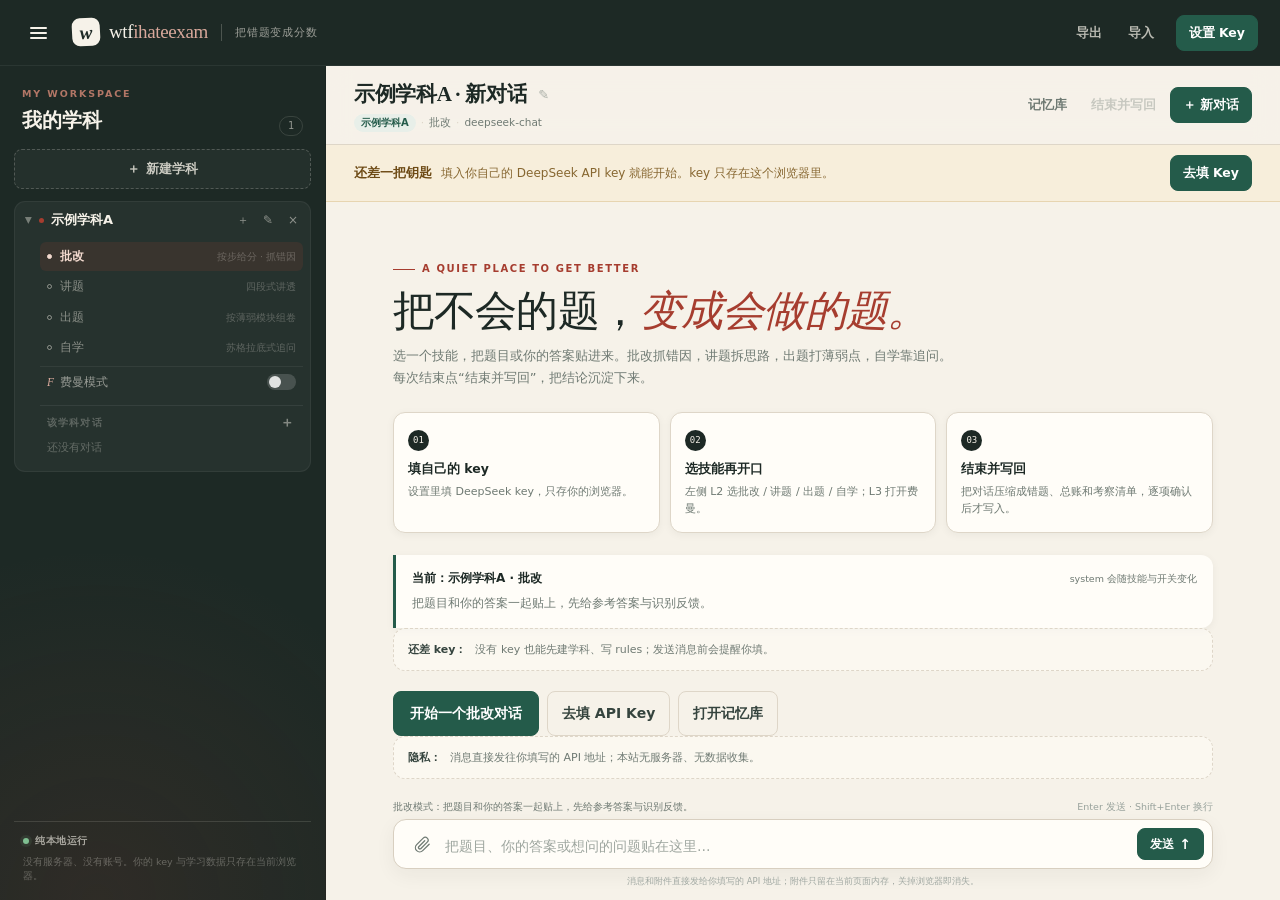
==== commit eeea9281: "feat: add chat attachments for images and documents" ====
--- a/index.html
+++ b/index.html
@@ -96,7 +96,13 @@
               <span id="composerModeHint">批改模式：贴题目或答题，AI 按步骤批改</span>
               <span class="kbd-hint">Enter 发送 · Shift+Enter 换行</span>
             </div>
+            <div class="attachment-strip" id="attachmentStrip" hidden aria-label="待发送附件"></div>
             <div class="composer" id="composerBox">
+              <button class="attach-btn" id="attachBtn" type="button" title="添加图片或文本文件" aria-label="添加图片或文本文件">
+                <svg width="17" height="17" viewBox="0 0 24 24" fill="none" stroke="currentColor" stroke-width="1.8" stroke-linecap="round" stroke-linejoin="round" aria-hidden="true">
+                  <path d="M21.4 11.6 12.3 20.7a6 6 0 0 1-8.5-8.5l9.2-9.2a4 4 0 0 1 5.7 5.7l-9.2 9.2a2 2 0 0 1-2.8-2.8l8.4-8.4"/>
+                </svg>
+              </button>
               <textarea id="composer" rows="1" placeholder="把题目、你的答案或想问的问题贴在这里…" aria-label="输入消息"></textarea>
               <div class="composer-actions">
                 <button class="stop-btn" id="stopBtn" type="button" hidden>停止</button>
@@ -105,7 +111,7 @@
                 </button>
               </div>
             </div>
-            <p class="composer-privacy">消息直接发给你填写的 API 地址；本站没有中转服务器。</p>
+            <p class="composer-privacy">消息和附件直接发给你填写的 API 地址；附件只留在当前页面内存，关掉浏览器即消失。</p>
           </footer>
         </section>
 
@@ -157,7 +163,7 @@
         <div class="field">
           <label for="modelInput">模型名</label>
           <input id="modelInput" type="text" value="deepseek-chat" autocomplete="off" spellcheck="false">
-          <p class="field-hint">默认 <code>deepseek-chat</code>；如服务商支持其他模型，填对应名称。</p>
+          <p class="field-hint">默认 <code>deepseek-chat</code>；发图片需支持 vision 的模型，例如 <code>deepseek-v4-pro</code>。</p>
         </div>
         <div class="field">
           <label for="apiKeyInput">API key</label>
@@ -367,9 +373,12 @@
   </dialog>
 
   <input type="file" id="importFile" accept="application/json,.json" hidden>
+  <input type="file" id="attachmentInput" accept=".png,.jpg,.jpeg,.webp,.txt,.md,.docx,image/png,image/jpeg,image/webp,text/plain,text/markdown,application/vnd.openxmlformats-officedocument.wordprocessingml.document" multiple hidden>
 
   <div class="toasts" id="toasts" aria-live="polite" aria-atomic="false"></div>
 
+  <!-- mammoth 只用于把 docx 转成纯文本；本地 vendored，无构建、无网络请求。 -->
+  <script src="vendor/mammoth.browser.min.js"></script>
   <script src="app.js"></script>
 </body>
 </html>
--- a/style.css
+++ b/style.css
@@ -726,6 +726,31 @@
   box-shadow: var(--shadow-sm);
 }
 .msg.assistant .msg-content { padding-top: 1px; }
+.msg.user .msg-content:empty { display: none; }
+.msg-attachments { display: flex; flex-wrap: wrap; gap: 7px; margin-top: 8px; }
+.msg-attachment-image {
+  display: block;
+  max-width: 260px;
+  max-height: 200px;
+  border: 1px solid var(--line);
+  border-radius: 8px;
+  object-fit: cover;
+  box-shadow: var(--shadow-sm);
+}
+.msg-file-chip {
+  display: inline-flex;
+  align-items: center;
+  gap: 7px;
+  max-width: 260px;
+  padding: 6px 9px;
+  color: var(--ink-soft);
+  background: var(--card);
+  border: 1px solid var(--line);
+  border-radius: 7px;
+  font-size: 10px;
+}
+.msg-file-chip b { overflow: hidden; max-width: 185px; color: var(--ink); font-weight: 600; text-overflow: ellipsis; white-space: nowrap; }
+.msg-file-chip span { color: var(--muted-light); font-size: 8.5px; white-space: nowrap; }
 .msg-content > *:first-child { margin-top: 0; }
 .msg-content > *:last-child { margin-bottom: 0; }
 .msg-content p { margin: 0 0 10px; }
@@ -839,6 +864,75 @@
 }
 .composer-hint { display: flex; align-items: center; justify-content: space-between; gap: 12px; margin-bottom: 5px; color: var(--muted); font-size: 9.5px; }
 .kbd-hint { color: var(--muted-light); }
+.attachment-strip { display: flex; flex-wrap: wrap; gap: 7px; margin: 0 0 8px; }
+.attachment-chip {
+  display: flex;
+  align-items: center;
+  gap: 7px;
+  min-width: 0;
+  max-width: 250px;
+  padding: 5px 5px 5px 6px;
+  background: var(--card);
+  border: 1px solid #d8cfc0;
+  border-radius: 8px;
+  box-shadow: var(--shadow-sm);
+}
+.attachment-chip img { width: 36px; height: 36px; flex: 0 0 36px; border-radius: 5px; object-fit: cover; }
+.attachment-file-icon {
+  display: grid;
+  width: 36px;
+  height: 36px;
+  flex: 0 0 36px;
+  place-items: center;
+  color: var(--green);
+  background: var(--green-wash);
+  border-radius: 5px;
+  font-family: var(--mono);
+  font-size: 8px;
+  font-weight: 700;
+}
+.attachment-meta { display: flex; min-width: 0; flex: 1; flex-direction: column; gap: 1px; }
+.attachment-name { overflow: hidden; color: var(--ink); font-size: 10px; font-weight: 600; text-overflow: ellipsis; white-space: nowrap; }
+.attachment-size { color: var(--muted-light); font-size: 8.5px; white-space: nowrap; }
+.attachment-remove {
+  display: grid;
+  width: 20px;
+  height: 20px;
+  flex: 0 0 20px;
+  place-items: center;
+  padding: 0;
+  color: var(--muted);
+  background: transparent;
+  border: 0;
+  border-radius: 50%;
+  font-size: 15px;
+  line-height: 1;
+}
+.attachment-remove:hover { color: var(--red); background: var(--red-wash); }
+.attachment-warning {
+  flex-basis: 100%;
+  padding: 5px 8px;
+  color: #8a5b12;
+  background: #fbf3df;
+  border: 1px solid #ead9b3;
+  border-radius: 6px;
+  font-size: 9.5px;
+}
+.attach-btn {
+  display: grid;
+  width: 30px;
+  height: 32px;
+  flex: 0 0 30px;
+  align-self: flex-end;
+  place-items: center;
+  padding: 0;
+  color: var(--muted);
+  background: transparent;
+  border: 1px solid transparent;
+  border-radius: 7px;
+}
+.attach-btn:hover { color: var(--green); background: var(--green-wash); border-color: #d5e1d8; }
+.attach-btn:disabled { opacity: .45; }
 .composer {
   display: flex;
   align-items: flex-end;
@@ -1263,6 +1357,9 @@
   .messages { width: calc(100% - 28px); padding-top: 20px; }
   .composer-wrap { padding: 6px 14px 9px; }
   .composer-privacy { display: none; }
+  .attachment-strip { gap: 5px; }
+  .attachment-chip { max-width: 100%; }
+  .msg-attachment-image { max-width: 220px; max-height: 170px; }
   .kbd-hint { display: none; }
   .no-key-banner { padding: 9px 14px; font-size: 10.5px; }
   .memory-body { padding: 18px 14px 50px; }
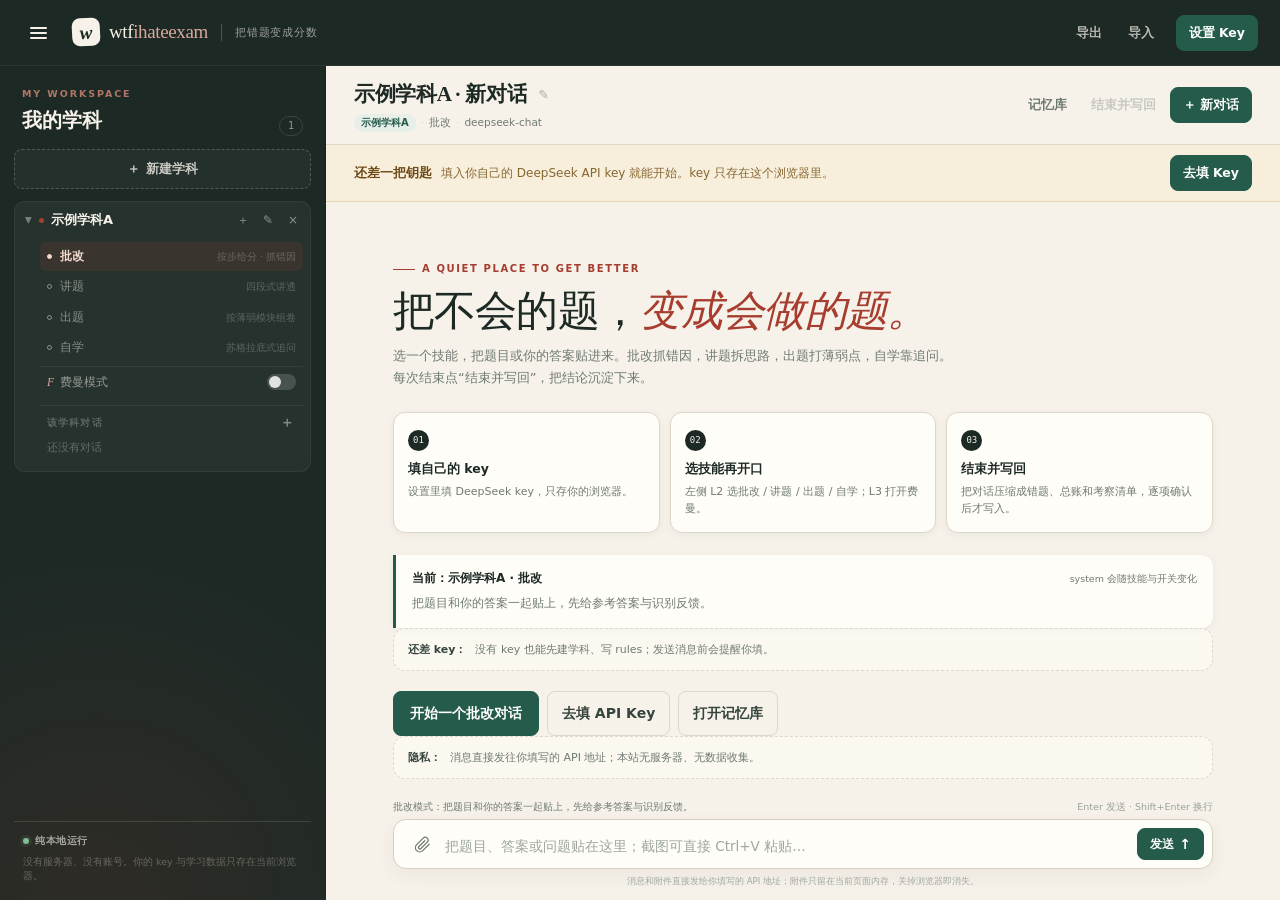
==== commit 725b8883: "fix: use deepseek-flash for vision and support clipboard paste" ====
--- a/index.html
+++ b/index.html
@@ -103,7 +103,7 @@
                   <path d="M21.4 11.6 12.3 20.7a6 6 0 0 1-8.5-8.5l9.2-9.2a4 4 0 0 1 5.7 5.7l-9.2 9.2a2 2 0 0 1-2.8-2.8l8.4-8.4"/>
                 </svg>
               </button>
-              <textarea id="composer" rows="1" placeholder="把题目、你的答案或想问的问题贴在这里…" aria-label="输入消息"></textarea>
+              <textarea id="composer" rows="1" placeholder="把题目、答案或问题贴在这里；截图可直接 Ctrl+V 粘贴…" aria-label="输入消息"></textarea>
               <div class="composer-actions">
                 <button class="stop-btn" id="stopBtn" type="button" hidden>停止</button>
                 <button class="send-btn" id="sendBtn" type="button" title="发送" aria-label="发送">
@@ -163,7 +163,7 @@
         <div class="field">
           <label for="modelInput">模型名</label>
           <input id="modelInput" type="text" value="deepseek-chat" autocomplete="off" spellcheck="false">
-          <p class="field-hint">默认 <code>deepseek-chat</code>；发图片需支持 vision 的模型，例如 <code>deepseek-v4-pro</code>。</p>
+          <p class="field-hint">默认 <code>deepseek-chat</code>；读图请填 <code>deepseek-flash</code>（v4-pro 只支持文字）。</p>
         </div>
         <div class="field">
           <label for="apiKeyInput">API key</label>
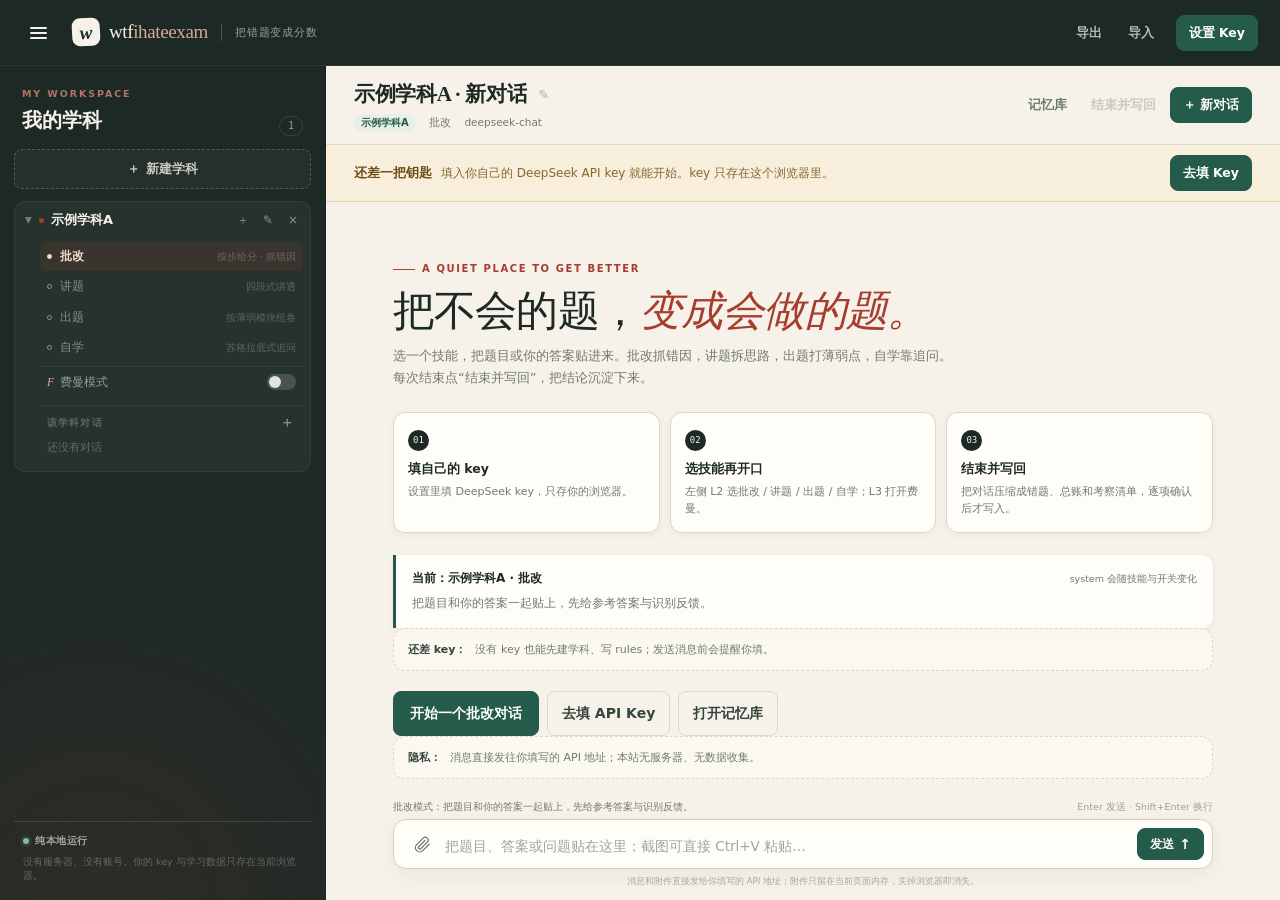
==== commit 083395df: "feat: support PDF, PPTX, and legacy office attachments" ====
--- a/index.html
+++ b/index.html
@@ -8,6 +8,7 @@
   <meta name="robots" content="index,follow">
   <title>wtfihateexam · 学习工作台</title>
   <link rel="icon" href="data:image/svg+xml,%3Csvg xmlns='http://www.w3.org/2000/svg' viewBox='0 0 64 64'%3E%3Crect width='64' height='64' rx='14' fill='%231d2925'/%3E%3Cpath d='M14 20h36M14 32h24M14 44h30' stroke='%23f7f3ea' stroke-width='6' stroke-linecap='round'/%3E%3Ccircle cx='48' cy='46' r='9' fill='%23a63d2f'/%3E%3C/svg%3E">
+  <link rel="stylesheet" href="vendor/katex/katex.min.css">
   <link rel="stylesheet" href="style.css">
 </head>
 <body>
@@ -98,7 +99,7 @@
             </div>
             <div class="attachment-strip" id="attachmentStrip" hidden aria-label="待发送附件"></div>
             <div class="composer" id="composerBox">
-              <button class="attach-btn" id="attachBtn" type="button" title="添加图片或文本文件" aria-label="添加图片或文本文件">
+              <button class="attach-btn" id="attachBtn" type="button" title="添加图片或文档（pdf / docx / pptx 等）" aria-label="添加图片或文档">
                 <svg width="17" height="17" viewBox="0 0 24 24" fill="none" stroke="currentColor" stroke-width="1.8" stroke-linecap="round" stroke-linejoin="round" aria-hidden="true">
                   <path d="M21.4 11.6 12.3 20.7a6 6 0 0 1-8.5-8.5l9.2-9.2a4 4 0 0 1 5.7 5.7l-9.2 9.2a2 2 0 0 1-2.8-2.8l8.4-8.4"/>
                 </svg>
@@ -373,12 +374,16 @@
   </dialog>
 
   <input type="file" id="importFile" accept="application/json,.json" hidden>
-  <input type="file" id="attachmentInput" accept=".png,.jpg,.jpeg,.webp,.txt,.md,.docx,image/png,image/jpeg,image/webp,text/plain,text/markdown,application/vnd.openxmlformats-officedocument.wordprocessingml.document" multiple hidden>
+  <input type="file" id="attachmentInput" accept=".png,.jpg,.jpeg,.webp,.txt,.md,.markdown,.csv,.json,.html,.htm,.xml,.doc,.docx,.ppt,.pptx,.pdf,image/png,image/jpeg,image/webp,text/plain,text/markdown,text/csv,application/json,text/html,text/xml,application/msword,application/vnd.openxmlformats-officedocument.wordprocessingml.document,application/vnd.ms-powerpoint,application/vnd.openxmlformats-officedocument.presentationml.presentation,application/pdf" multiple hidden>
 
   <div class="toasts" id="toasts" aria-live="polite" aria-atomic="false"></div>
 
   <!-- mammoth 只用于把 docx 转成纯文本；本地 vendored，无构建、无网络请求。 -->
   <script src="vendor/mammoth.browser.min.js"></script>
+  <!-- KaTeX 只负责把模型输出的 LaTeX 排成公式；本地 vendored，无网络请求。 -->
+  <script src="vendor/katex/katex.min.js"></script>
+  <!-- PDF.js 只负责在浏览器内提取 PDF 文字；本地 vendored，文件不离开本页。 -->
+  <script src="vendor/pdfjs/pdf.min.js"></script>
   <script src="app.js"></script>
 </body>
 </html>
--- a/style.css
+++ b/style.css
@@ -802,6 +802,29 @@
 .msg-content th, .msg-content td { padding: 5px 8px; border: 1px solid var(--line); text-align: left; }
 .msg-content th { background: var(--paper-deep); }
 .msg-content .md-table-wrap { overflow-x: auto; }
+
+/* KaTeX 公式：行内跟随正文，行间公式单独成块并可横向滚动 */
+.msg-content .math-inline { font-size: 1.02em; }
+.msg-content .katex { font-size: 1.02em; }
+.msg-content .math-display {
+  margin: 12px 0;
+  padding: 10px 14px;
+  overflow-x: auto;
+  background: rgba(255, 253, 248, .72);
+  border-left: 2px solid #d8c9b6;
+  border-radius: 3px;
+}
+.msg-content .math-display .katex-display { margin: 0; }
+.msg-content .math-display .katex-display > .katex { white-space: nowrap; }
+.msg-content .math-raw {
+  padding: 2px 5px;
+  color: #8a3a2e;
+  background: #f1e8df;
+  font-family: var(--mono);
+  font-size: .9em;
+  white-space: pre-wrap;
+}
+.wrongq-card-text .katex { font-size: .96em; }
 
 .stream-cursor {
   display: inline-block;
@@ -1381,6 +1404,7 @@
   .msg { gap: 8px; }
   .msg-avatar { width: 24px; height: 24px; flex-basis: 24px; font-size: 11px; }
   .msg-content { font-size: 12.5px; }
+  .msg-content .math-display { margin: 9px 0; padding: 8px 6px; }
   .toasts { right: 12px; bottom: 12px; left: 12px; align-items: stretch; }
   .toast { max-width: none; }
 }
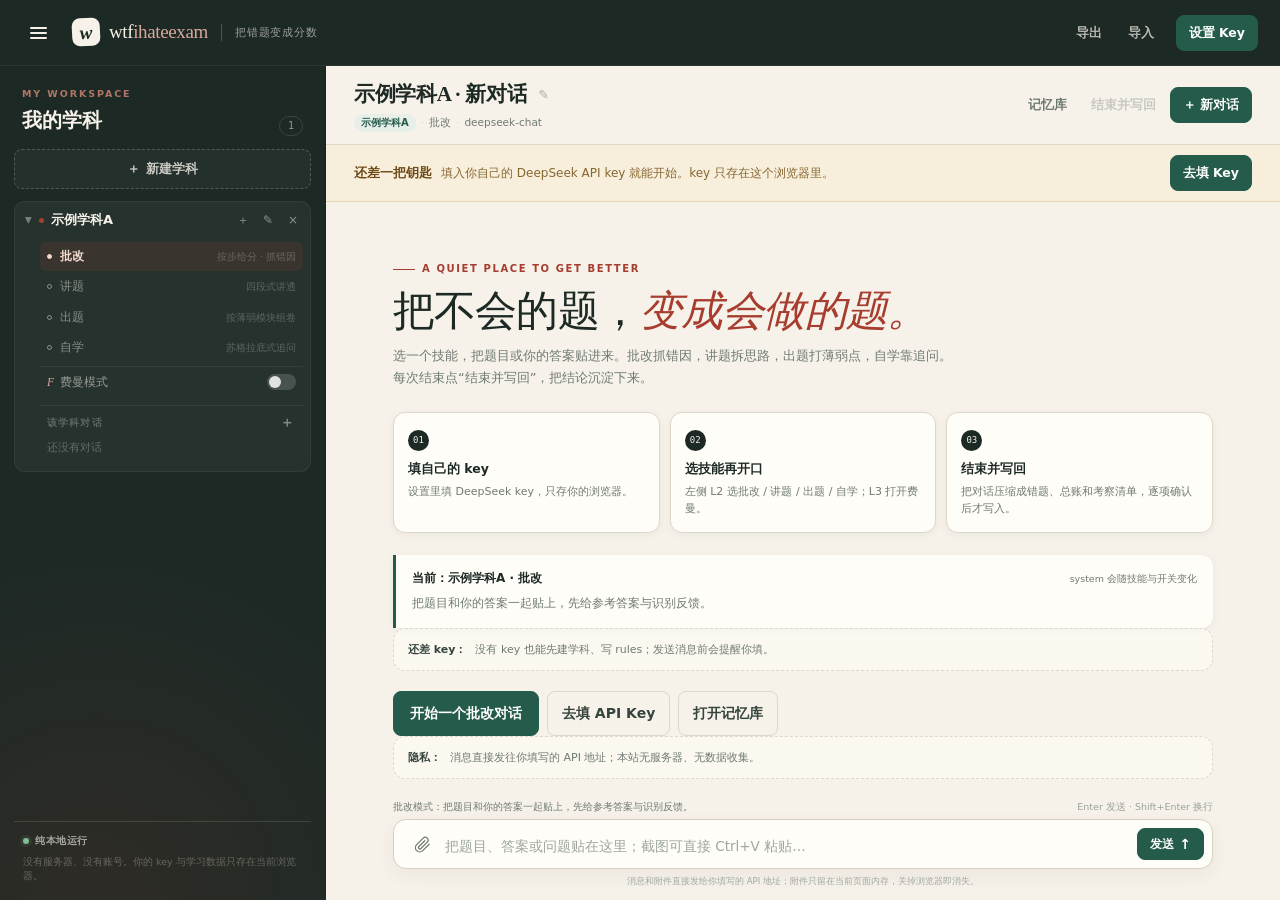
==== commit a517ec60: "feat: render handwritten PDFs as page images" ====
--- a/index.html
+++ b/index.html
@@ -99,7 +99,7 @@
             </div>
             <div class="attachment-strip" id="attachmentStrip" hidden aria-label="待发送附件"></div>
             <div class="composer" id="composerBox">
-              <button class="attach-btn" id="attachBtn" type="button" title="添加图片或文档（pdf / docx / pptx 等）" aria-label="添加图片或文档">
+              <button class="attach-btn" id="attachBtn" type="button" title="添加图片或文档（手写 PDF 会自动转页面图）" aria-label="添加图片或文档">
                 <svg width="17" height="17" viewBox="0 0 24 24" fill="none" stroke="currentColor" stroke-width="1.8" stroke-linecap="round" stroke-linejoin="round" aria-hidden="true">
                   <path d="M21.4 11.6 12.3 20.7a6 6 0 0 1-8.5-8.5l9.2-9.2a4 4 0 0 1 5.7 5.7l-9.2 9.2a2 2 0 0 1-2.8-2.8l8.4-8.4"/>
                 </svg>
@@ -239,6 +239,28 @@
     </form>
   </dialog>
 
+  <!-- PDF 页数超过单条消息上限时，选择要渲染的页码范围 -->
+  <dialog class="modal slim" id="pdfRangeDialog" aria-labelledby="pdfRangeTitle">
+    <form class="modal-card" id="pdfRangeForm" method="dialog">
+      <header class="modal-head">
+        <h2 id="pdfRangeTitle">选择 PDF 页码范围</h2>
+        <button class="icon-btn" type="button" data-close-dialog="pdfRangeDialog" aria-label="关闭">×</button>
+      </header>
+      <div class="modal-body">
+        <p class="field-hint" id="pdfRangeHint"></p>
+        <div class="field">
+          <label for="pdfRangeInput">页码范围</label>
+          <input id="pdfRangeInput" type="text" inputmode="numeric" placeholder="例如 1-12" autocomplete="off" required>
+          <p class="field-hint">单条消息最多渲染 12 页；剩余页可以分次上传。页码范围格式如 1-12 或 3。</p>
+        </div>
+      </div>
+      <footer class="modal-foot">
+        <button class="ghost-btn" type="button" data-close-dialog="pdfRangeDialog">取消</button>
+        <button class="primary-btn" type="submit">渲染这些页</button>
+      </footer>
+    </form>
+  </dialog>
+
   <!-- 手动添加 / 编辑错题 -->
   <dialog class="modal" id="questionDialog" aria-labelledby="questionDialogTitle">
     <form class="modal-card" id="questionForm" method="dialog">
@@ -382,7 +404,7 @@
   <script src="vendor/mammoth.browser.min.js"></script>
   <!-- KaTeX 只负责把模型输出的 LaTeX 排成公式；本地 vendored，无网络请求。 -->
   <script src="vendor/katex/katex.min.js"></script>
-  <!-- PDF.js 只负责在浏览器内提取 PDF 文字；本地 vendored，文件不离开本页。 -->
+  <!-- PDF.js 在浏览器内提取文字或渲染页面图；本地 vendored，文件不离开本页。 -->
   <script src="vendor/pdfjs/pdf.min.js"></script>
   <script src="app.js"></script>
 </body>
--- a/style.css
+++ b/style.css
@@ -728,6 +728,8 @@
 .msg.assistant .msg-content { padding-top: 1px; }
 .msg.user .msg-content:empty { display: none; }
 .msg-attachments { display: flex; flex-wrap: wrap; gap: 7px; margin-top: 8px; }
+.msg-pdf-pages { display: flex; flex-wrap: wrap; gap: 6px; width: 100%; }
+.msg-pdf-pages .msg-attachment-image { max-width: 132px; max-height: 180px; }
 .msg-attachment-image {
   display: block;
   max-width: 260px;
@@ -888,6 +890,21 @@
 .composer-hint { display: flex; align-items: center; justify-content: space-between; gap: 12px; margin-bottom: 5px; color: var(--muted); font-size: 9.5px; }
 .kbd-hint { color: var(--muted-light); }
 .attachment-strip { display: flex; flex-wrap: wrap; gap: 7px; margin: 0 0 8px; }
+.attachment-mode {
+  flex: 0 0 auto;
+  padding: 3px 5px;
+  color: var(--green);
+  font: inherit;
+  font-size: 8.5px;
+  font-weight: 600;
+  background: var(--green-wash);
+  border: 1px solid #c9d9cf;
+  border-radius: 4px;
+  cursor: pointer;
+  white-space: nowrap;
+}
+.attachment-mode:hover { border-color: var(--green); }
+.attachment-mode:disabled { opacity: 0.55; cursor: wait; }
 .attachment-chip {
   display: flex;
   align-items: center;
